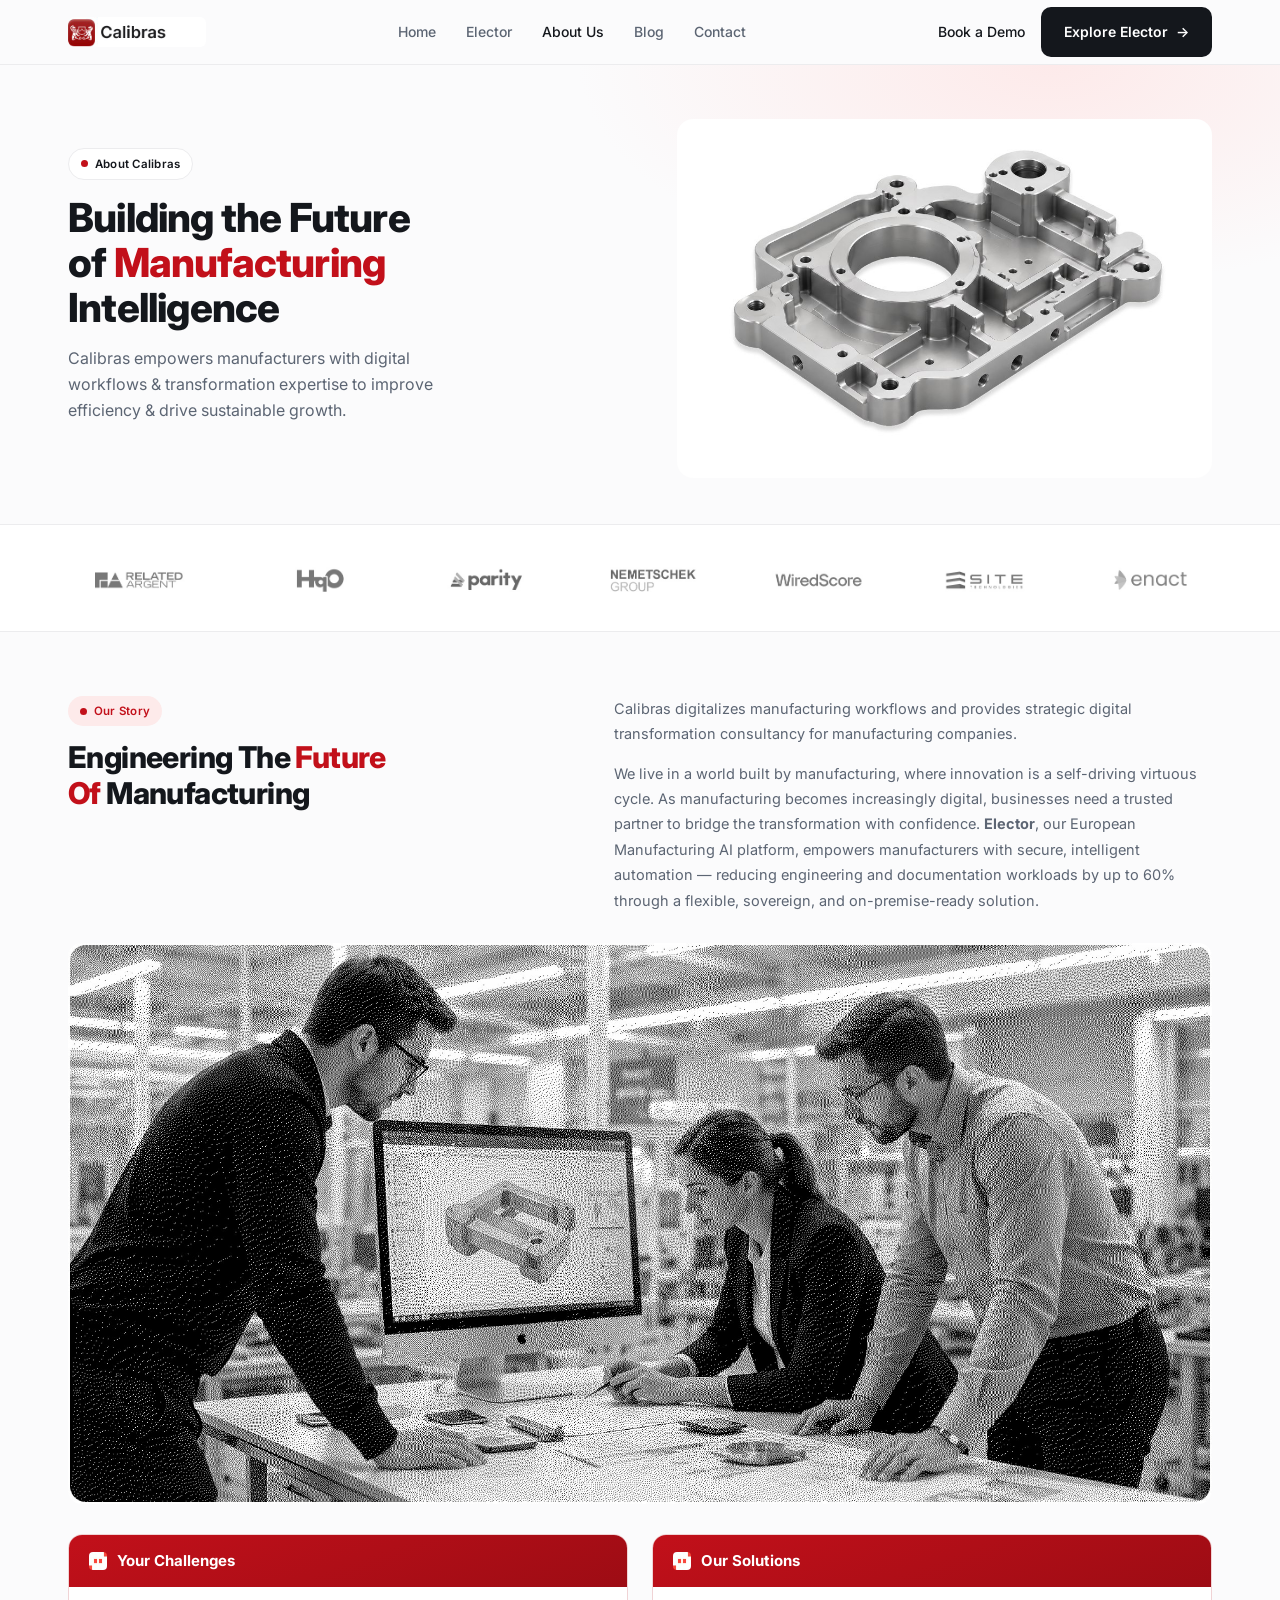
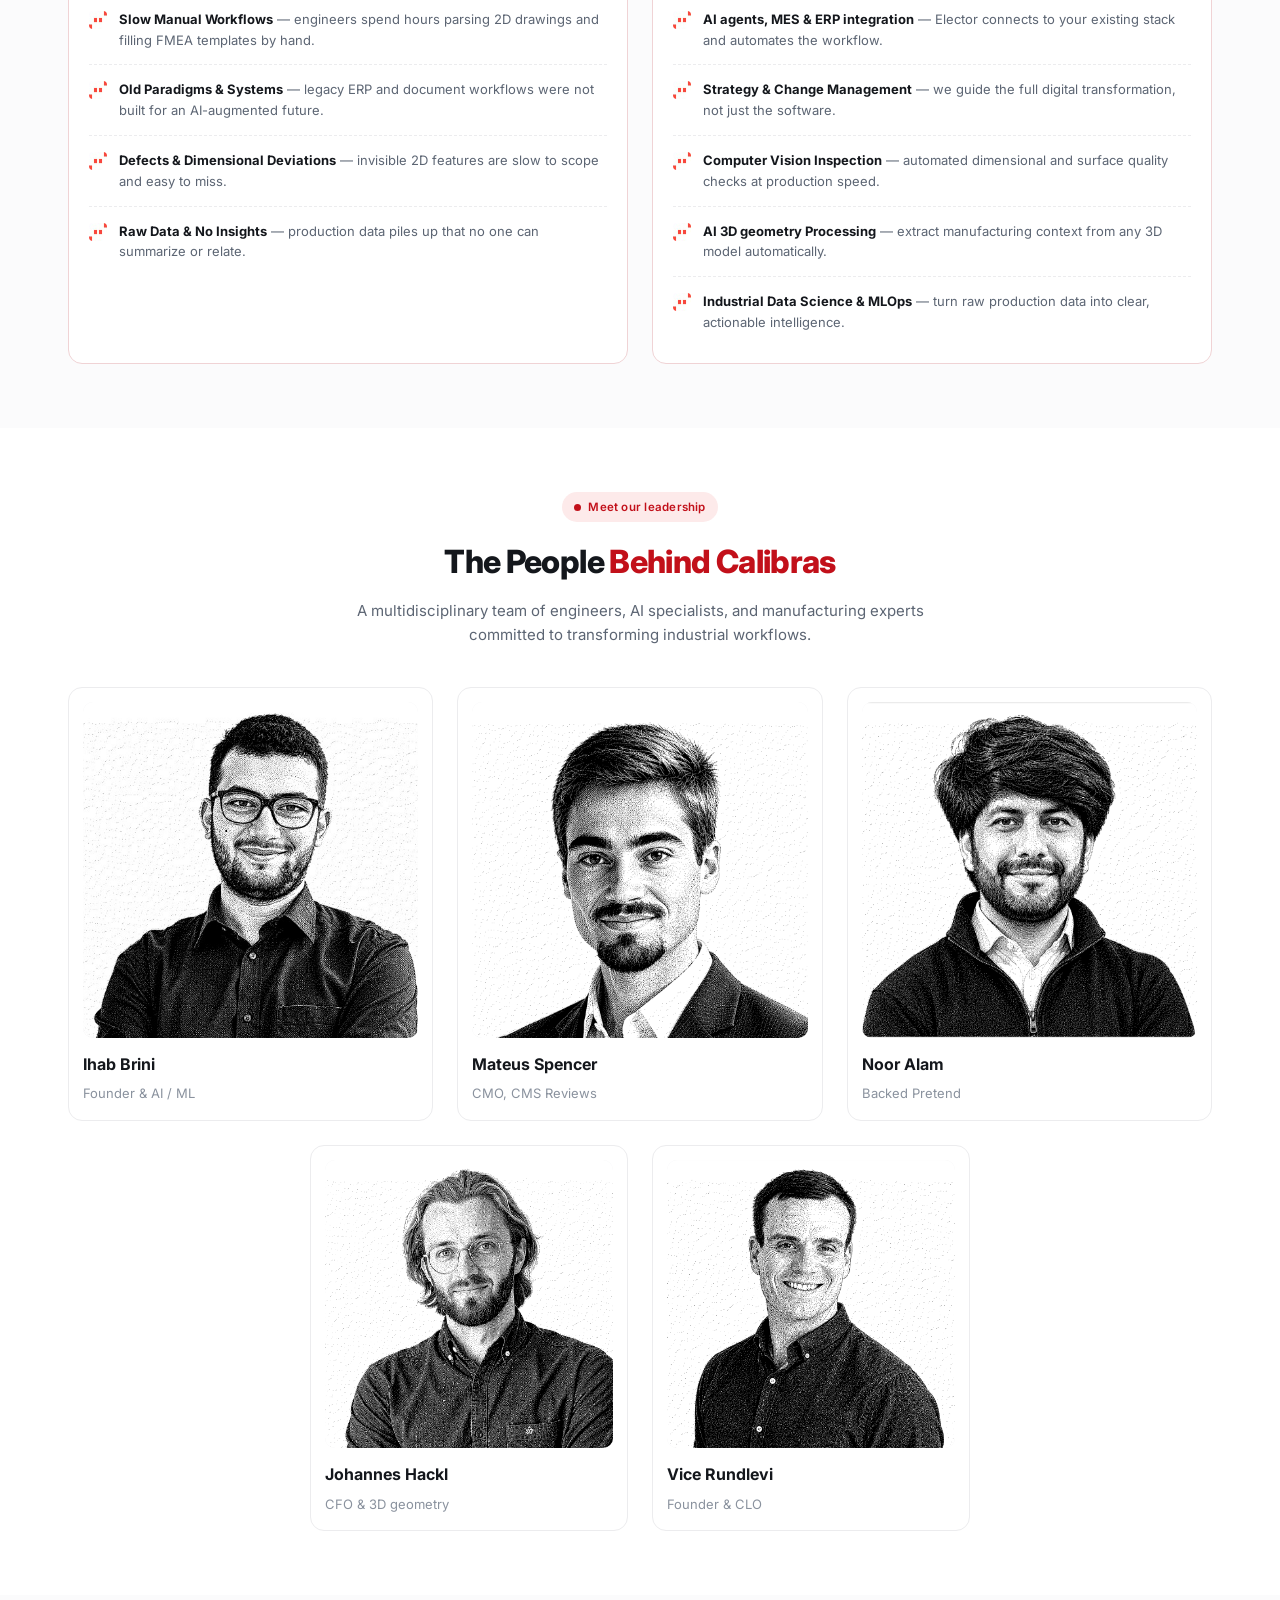
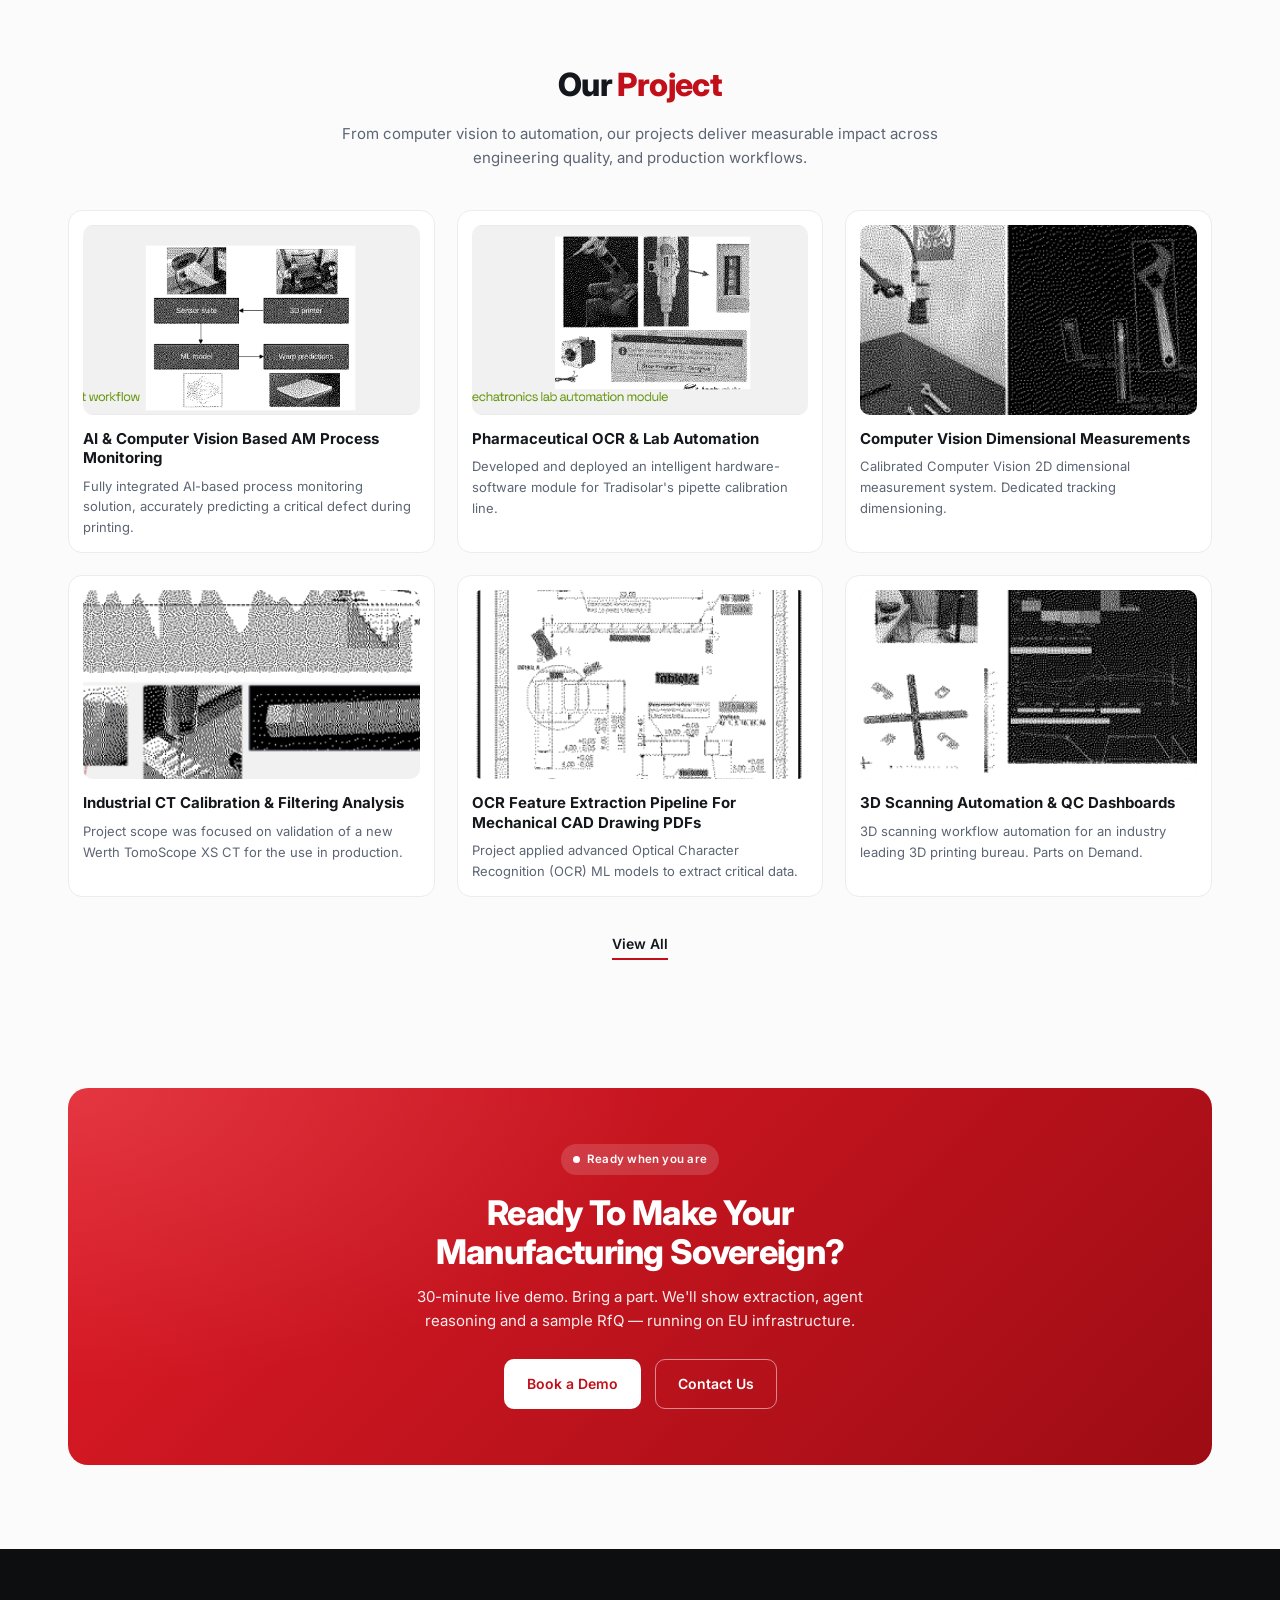
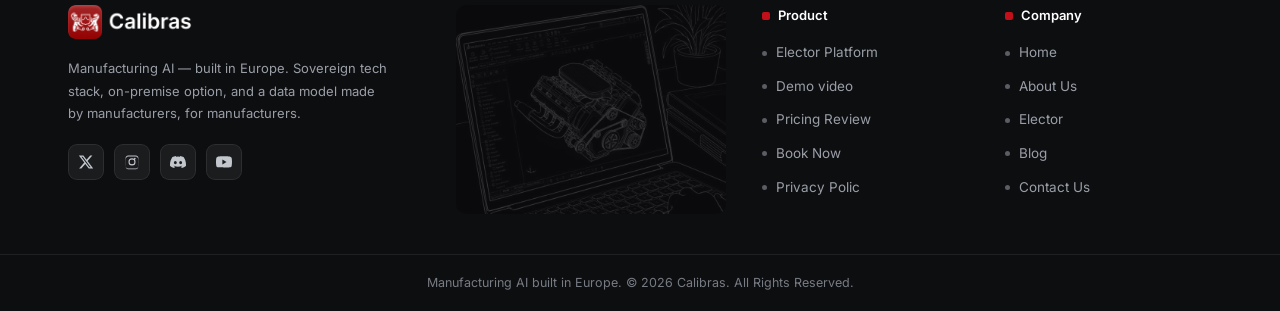
==== about.html @ 2fe21d54 "init added" ====
<!DOCTYPE html>
<html lang="en">
<head>
  <meta charset="UTF-8" />
  <meta name="viewport" content="width=device-width, initial-scale=1.0" />
  <title>About Calibras — Building the Future of Manufacturing Intelligence</title>
  <link rel="preconnect" href="https://fonts.googleapis.com" />
  <link rel="preconnect" href="https://fonts.gstatic.com" crossorigin />
  <link href="https://fonts.googleapis.com/css2?family=Inter:wght@400;500;600;700;800&display=swap" rel="stylesheet" />
  <link rel="stylesheet" href="css/style.css" />
  <link rel="stylesheet" href="css/about.css" />
</head>
<body>
  <div class="page">

    <!-- ===== HEADER ===== -->
    <header class="site-header" id="siteHeader">
      <div class="container header-inner">
        <a href="index.html" class="brand">
          <img src="home/logo.jpg" alt="Calibras" class="brand-logo" />
        </a>
        <nav class="main-nav" id="mainNav">
          <a href="index.html">Home</a>
          <a href="elector.html">Elector</a>
          <a href="about.html" class="active">About Us</a>
          <a href="blog.html">Blog</a>
          <a href="contact.html">Contact</a>
        </nav>
        <div class="header-actions">
          <a href="#" class="link-muted">Book a Demo</a>
          <a href="#" class="btn btn-dark">Explore Elector <span class="arr">&rarr;</span></a>
          <button class="nav-toggle" id="navToggle" aria-label="Menu">
            <span></span><span></span><span></span>
          </button>
        </div>
      </div>
    </header>

    <!-- ===== HERO ===== -->
    <section class="hero about-hero">
      <div class="container hero-grid">
        <div class="hero-copy">
          <span class="badge badge-light"><i class="dot"></i> About Calibras</span>
          <h1>Building the Future<br />of <span class="text-red">Manufacturing</span><br />Intelligence</h1>
          <p class="lead">Calibras empowers manufacturers with digital workflows &amp;
            transformation expertise to improve efficiency &amp; drive sustainable growth.</p>
        </div>
        <div class="hero-media">
          <img src="about/hero_img.jpg" alt="Precision machined part" />
        </div>
      </div>
    </section>

    <!-- ===== BRAND STRIP ===== -->
    <section class="brand-strip">
      <div class="container brand-track">
        <img src="home/brand/brand_01.jpg" alt="brand" />
        <img src="home/brand/brand_02.jpg" alt="brand" />
        <img src="home/brand/brand_03.jpg" alt="brand" />
        <img src="home/brand/brand_04.jpg" alt="brand" />
        <img src="home/brand/brand_05.jpg" alt="brand" />
        <img src="home/brand/brand_06.jpg" alt="brand" />
        <img src="home/brand/brand_07.jpg" alt="brand" />
      </div>
    </section>

    <!-- ===== STORY ===== -->
    <section class="section story-section">
      <div class="container">
        <div class="story-head">
          <div class="story-left">
            <span class="badge badge-soft"><i class="dot"></i> Our Story</span>
            <h2>Engineering The <span class="text-red">Future<br />Of</span> Manufacturing</h2>
          </div>
          <div class="story-right">
            <p>Calibras digitalizes manufacturing workflows and provides strategic
              digital transformation consultancy for manufacturing companies.</p>
            <p>We live in a world built by manufacturing, where innovation is a
              self-driving virtuous cycle. As manufacturing becomes increasingly
              digital, businesses need a trusted partner to bridge the transformation
              with confidence. <strong>Elector</strong>, our European Manufacturing AI
              platform, empowers manufacturers with secure, intelligent automation —
              reducing engineering and documentation workloads by up to 60% through a
              flexible, sovereign, and on-premise-ready solution.</p>
          </div>
        </div>

        <div class="story-image">
          <img src="about/manufacture_img.jpg" alt="Engineering team reviewing a 3D model" />
        </div>

        <div class="cs-grid">
          <div class="cs-card">
            <div class="cs-head"><img src="about/solution_challenge _con.jpg" alt="" /> Your Challenges</div>
            <ul class="cs-list">
              <li>
                <img class="cs-ico" src="about/solution_challenge _con.jpg" alt="" />
                <span><strong>Slow Manual Workflows</strong> — engineers spend hours parsing 2D drawings and filling FMEA templates by hand.</span>
              </li>
              <li>
                <img class="cs-ico" src="about/solution_challenge _con.jpg" alt="" />
                <span><strong>Old Paradigms &amp; Systems</strong> — legacy ERP and document workflows were not built for an AI-augmented future.</span>
              </li>
              <li>
                <img class="cs-ico" src="about/solution_challenge _con.jpg" alt="" />
                <span><strong>Defects &amp; Dimensional Deviations</strong> — invisible 2D features are slow to scope and easy to miss.</span>
              </li>
              <li>
                <img class="cs-ico" src="about/solution_challenge _con.jpg" alt="" />
                <span><strong>Raw Data &amp; No Insights</strong> — production data piles up that no one can summarize or relate.</span>
              </li>
            </ul>
          </div>

          <div class="cs-card">
            <div class="cs-head"><img src="about/solution_challenge _con.jpg" alt="" /> Our Solutions</div>
            <ul class="cs-list">
              <li>
                <img class="cs-ico" src="about/solution_challenge _con.jpg" alt="" />
                <span><strong>AI agents, MES &amp; ERP integration</strong> — Elector connects to your existing stack and automates the workflow.</span>
              </li>
              <li>
                <img class="cs-ico" src="about/solution_challenge _con.jpg" alt="" />
                <span><strong>Strategy &amp; Change Management</strong> — we guide the full digital transformation, not just the software.</span>
              </li>
              <li>
                <img class="cs-ico" src="about/solution_challenge _con.jpg" alt="" />
                <span><strong>Computer Vision Inspection</strong> — automated dimensional and surface quality checks at production speed.</span>
              </li>
              <li>
                <img class="cs-ico" src="about/solution_challenge _con.jpg" alt="" />
                <span><strong>AI 3D geometry Processing</strong> — extract manufacturing context from any 3D model automatically.</span>
              </li>
              <li>
                <img class="cs-ico" src="about/solution_challenge _con.jpg" alt="" />
                <span><strong>Industrial Data Science &amp; MLOps</strong> — turn raw production data into clear, actionable intelligence.</span>
              </li>
            </ul>
          </div>
        </div>
      </div>
    </section>

    <!-- ===== TEAM ===== -->
    <section class="section team-section">
      <div class="container">
        <div class="section-head center">
          <span class="badge badge-soft"><i class="dot"></i> Meet our leadership</span>
          <h2>The People <span class="text-red">Behind Calibras</span></h2>
          <p>A multidisciplinary team of engineers, AI specialists, and manufacturing
            experts committed to transforming industrial workflows.</p>
        </div>

        <div class="team-grid">
          <article class="team-card">
            <div class="team-photo"><img src="about/people_1.jpg" alt="Ihab Brini" /></div>
            <h4>Ihab Brini</h4>
            <span>Founder &amp; AI / ML</span>
          </article>
          <article class="team-card">
            <div class="team-photo"><img src="about/people_2.png" alt="Mateus Spencer" /></div>
            <h4>Mateus Spencer</h4>
            <span>CMO, CMS Reviews</span>
          </article>
          <article class="team-card">
            <div class="team-photo"><img src="about/people3.png" alt="Noor Alam" /></div>
            <h4>Noor Alam</h4>
            <span>Backed Pretend</span>
          </article>
        </div>

        <div class="team-grid team-grid--2">
          <article class="team-card">
            <div class="team-photo"><img src="about/people_4.png" alt="Johannes Hackl" /></div>
            <h4>Johannes Hackl</h4>
            <span>CFO &amp; 3D geometry</span>
          </article>
          <article class="team-card">
            <div class="team-photo"><img src="about/people_5.png" alt="Vice Rundlevi" /></div>
            <h4>Vice Rundlevi</h4>
            <span>Founder &amp; CLO</span>
          </article>
        </div>
      </div>
    </section>

    <!-- ===== OUR PROJECT ===== -->
    <section class="section projects">
      <div class="container">
        <div class="section-head center">
          <h2>Our <span class="text-red">Project</span></h2>
          <p>From computer vision to automation, our projects deliver measurable
            impact across engineering quality, and production workflows.</p>
        </div>
        <div class="projects-grid">
          <article class="project-card">
            <div class="project-thumb"><img src="about/project_01.png" alt="" /></div>
            <h3>AI &amp; Computer Vision Based AM Process Monitoring</h3>
            <p>Fully integrated AI-based process monitoring solution, accurately predicting a critical defect during printing.</p>
          </article>
          <article class="project-card">
            <div class="project-thumb"><img src="about/project_02.png" alt="" /></div>
            <h3>Pharmaceutical OCR &amp; Lab Automation</h3>
            <p>Developed and deployed an intelligent hardware-software module for Tradisolar's pipette calibration line.</p>
          </article>
          <article class="project-card">
            <div class="project-thumb"><img src="about/project_03.png" alt="" /></div>
            <h3>Computer Vision Dimensional Measurements</h3>
            <p>Calibrated Computer Vision 2D dimensional measurement system. Dedicated tracking dimensioning.</p>
          </article>
          <article class="project-card">
            <div class="project-thumb"><img src="about/project_04.png" alt="" /></div>
            <h3>Industrial CT Calibration &amp; Filtering Analysis</h3>
            <p>Project scope was focused on validation of a new Werth TomoScope XS CT for the use in production.</p>
          </article>
          <article class="project-card">
            <div class="project-thumb"><img src="about/project_05.png" alt="" /></div>
            <h3>OCR Feature Extraction Pipeline For Mechanical CAD Drawing PDFs</h3>
            <p>Project applied advanced Optical Character Recognition (OCR) ML models to extract critical data.</p>
          </article>
          <article class="project-card">
            <div class="project-thumb"><img src="about/project_06.png" alt="" /></div>
            <h3>3D Scanning Automation &amp; QC Dashboards</h3>
            <p>3D scanning workflow automation for an industry leading 3D printing bureau. Parts on Demand.</p>
          </article>
        </div>
        <div class="center"><a href="#" class="link-view">View All</a></div>
      </div>
    </section>

    <!-- ===== CTA ===== -->
    <section class="section cta-section">
      <div class="container">
        <div class="cta-banner">
          <span class="badge badge-ghost"><i class="dot"></i> Ready when you are</span>
          <h2>Ready To Make Your<br />Manufacturing Sovereign?</h2>
          <p>30-minute live demo. Bring a part. We'll show extraction, agent
            reasoning and a sample RfQ — running on EU infrastructure.</p>
          <div class="cta-buttons">
            <a href="contact.html" class="btn btn-white">Book a Demo</a>
            <a href="contact.html" class="btn btn-ghost">Contact Us</a>
          </div>
        </div>
      </div>
    </section>

    <!-- ===== FOOTER ===== -->
    <footer class="site-footer">
      <div class="container footer-grid">
        <div class="footer-brand">
          <img src="about/footer_logo.png" alt="Calibras" class="footer-logo" />
          <p>Manufacturing AI — built in Europe. Sovereign tech stack, on-premise
            option, and a data model made by manufacturers, for manufacturers.</p>
          <div class="socials">
            <a href="#" aria-label="X"><svg viewBox="0 0 24 24" fill="currentColor"><path d="M18.244 2.25h3.308l-7.227 8.26 8.502 11.24h-6.66l-5.214-6.817L4.99 21.75H1.68l7.73-8.835L1.254 2.25H8.08l4.713 6.231zm-1.161 17.52h1.833L7.084 4.126H5.117z"/></svg></a>
            <a href="#" aria-label="Instagram"><svg viewBox="0 0 24 24" fill="currentColor"><path d="M12 2.16c3.2 0 3.58.01 4.85.07 1.17.05 1.8.25 2.23.41.56.22.96.48 1.38.9.42.42.68.82.9 1.38.16.42.36 1.06.41 2.23.06 1.27.07 1.65.07 4.85s-.01 3.58-.07 4.85c-.05 1.17-.25 1.8-.41 2.23-.22.56-.48.96-.9 1.38-.42.42-.82.68-1.38.9-.42.16-1.06.36-2.23.41-1.27.06-1.65.07-4.85.07s-3.58-.01-4.85-.07c-1.17-.05-1.8-.25-2.23-.41a3.7 3.7 0 0 1-1.38-.9 3.7 3.7 0 0 1-.9-1.38c-.16-.42-.36-1.06-.41-2.23-.06-1.27-.07-1.65-.07-4.85s.01-3.58.07-4.85c.05-1.17.25-1.8.41-2.23.22-.56.48-.96.9-1.38.42-.42.82-.68 1.38-.9.42-.16 1.06-.36 2.23-.41C8.42 2.17 8.8 2.16 12 2.16zm0 1.62c-3.15 0-3.5.01-4.74.07-1.14.05-1.76.24-2.17.4-.55.21-.94.47-1.35.88-.41.41-.67.8-.88 1.35-.16.41-.35 1.03-.4 2.17-.06 1.24-.07 1.59-.07 4.74s.01 3.5.07 4.74c.05 1.14.24 1.76.4 2.17.21.55.47.94.88 1.35.41.41.8.67 1.35.88.41.16 1.03.35 2.17.4 1.24.06 1.59.07 4.74.07s3.5-.01 4.74-.07c1.14-.05 1.76-.24 2.17-.4.55-.21.94-.47 1.35-.88.41-.41.67-.8.88-1.35.16-.41.35-1.03.4-2.17.06-1.24.07-1.59.07-4.74s-.01-3.5-.07-4.74c-.05-1.14-.24-1.76-.4-2.17a3.6 3.6 0 0 0-.88-1.35 3.6 3.6 0 0 0-1.35-.88c-.41-.16-1.03-.35-2.17-.4-1.24-.06-1.59-.07-4.74-.07zm0 2.76a5.3 5.3 0 1 1 0 10.6 5.3 5.3 0 0 1 0-10.6zm0 1.62a3.68 3.68 0 1 0 0 7.36 3.68 3.68 0 0 0 0-7.36zm5.5-1.18a1.24 1.24 0 1 1-2.48 0 1.24 1.24 0 0 1 2.48 0z"/></svg></a>
            <a href="#" aria-label="Discord"><svg viewBox="0 0 24 24" fill="currentColor"><path d="M20.317 4.37a19.8 19.8 0 0 0-4.885-1.515.07.07 0 0 0-.078.035c-.21.375-.444.864-.608 1.25a18.3 18.3 0 0 0-5.487 0 12.6 12.6 0 0 0-.617-1.25.07.07 0 0 0-.078-.035A19.7 19.7 0 0 0 3.677 4.37a.06.06 0 0 0-.03.025C.533 9.046-.32 13.58.099 18.057a.08.08 0 0 0 .031.054 19.9 19.9 0 0 0 5.993 3.03.08.08 0 0 0 .084-.028c.462-.63.873-1.295 1.226-1.994a.076.076 0 0 0-.041-.106 13.1 13.1 0 0 1-1.872-.892.077.077 0 0 1-.008-.128c.126-.094.252-.192.372-.291a.07.07 0 0 1 .077-.01c3.928 1.793 8.18 1.793 12.061 0a.07.07 0 0 1 .078.009c.12.099.246.198.373.292a.077.077 0 0 1-.006.127c-.598.349-1.22.645-1.873.891a.076.076 0 0 0-.04.107c.36.698.772 1.362 1.225 1.993a.077.077 0 0 0 .084.028 19.8 19.8 0 0 0 6.002-3.03.077.077 0 0 0 .032-.054c.5-5.177-.838-9.674-3.549-13.66a.06.06 0 0 0-.031-.025zM8.02 15.33c-1.183 0-2.157-1.085-2.157-2.42 0-1.333.955-2.42 2.157-2.42 1.21 0 2.176 1.096 2.157 2.42 0 1.335-.955 2.42-2.157 2.42zm7.975 0c-1.183 0-2.157-1.085-2.157-2.42 0-1.333.955-2.42 2.157-2.42 1.21 0 2.176 1.096 2.157 2.42 0 1.335-.946 2.42-2.157 2.42z"/></svg></a>
            <a href="#" aria-label="YouTube"><svg viewBox="0 0 24 24" fill="currentColor"><path d="M23.498 6.186a3.02 3.02 0 0 0-2.122-2.136C19.505 3.545 12 3.545 12 3.545s-7.505 0-9.377.505A3.02 3.02 0 0 0 .502 6.186C0 8.07 0 12 0 12s0 3.93.502 5.814a3.02 3.02 0 0 0 2.121 2.136c1.872.505 9.377.505 9.377.505s7.505 0 9.377-.505a3.02 3.02 0 0 0 2.122-2.136C24 15.93 24 12 24 12s0-3.93-.502-5.814zM9.546 15.568V8.432L15.818 12z"/></svg></a>
          </div>
        </div>
        <div class="footer-watermark-col">
          <img src="home/footer.jpg" alt="Calibras CAD" class="footer-watermark" />
        </div>
        <div class="footer-col">
          <h4><i class="sq"></i> Product</h4>
          <a href="elector.html">Elector Platform</a>
          <a href="#">Demo video</a>
          <a href="#">Pricing Review</a>
          <a href="#">Book Now</a>
          <a href="#">Privacy Polic</a>
        </div>
        <div class="footer-col">
          <h4><i class="sq"></i> Company</h4>
          <a href="index.html">Home</a>
          <a href="about.html">About Us</a>
          <a href="elector.html">Elector</a>
          <a href="blog.html">Blog</a>
          <a href="contact.html">Contact Us</a>
        </div>
      </div>
      <div class="footer-bottom">
        <div class="container">
          <span>Manufacturing AI built in Europe. © 2026 Calibras. All Rights Reserved.</span>
        </div>
      </div>
    </footer>

  </div>
  <script src="js/script.js"></script>
</body>
</html>
---- css/style.css ----
/* ===================================================
   Calibras — Manufacturing AI landing page
   =================================================== */

:root{
  --red:        #c2101a;
  --red-dark:   #9d0c14;
  --red-bright: #e11b27;
  --ink:        #14171c;
  --text:       #5c6573;
  --muted:      #8a929e;
  --line:       #ececee;
  --bg:         #e9e9ea;
  --card:       #ffffff;
  --soft:       #f6f6f7;
  --footer:     #0d0e10;
  --radius:     14px;
  --shadow:     0 10px 30px rgba(20,23,28,.06);
  --shadow-sm:  0 4px 14px rgba(20,23,28,.05);
  --container:  1200px;
}

*{ box-sizing:border-box; margin:0; padding:0; }

html{ scroll-behavior:smooth; }

body{
  font-family:'Inter',-apple-system,BlinkMacSystemFont,'Segoe UI',sans-serif;
  background:var(--bg);
  color:var(--text);
  line-height:1.6;
  -webkit-font-smoothing:antialiased;
}

img{ max-width:100%; display:block; }
a{ text-decoration:none; color:inherit; }
ul{ list-style:none; }

.page{
  max-width:1320px;
  margin:0 auto;
  background:#fbfbfc;
  box-shadow:0 0 60px rgba(0,0,0,.06);
  overflow:hidden;
}

.container{
  max-width:var(--container);
  margin:0 auto;
  padding:0 28px;
}

.section{ padding:64px 0; }
.text-red{ color:var(--red); }
.center{ text-align:center; }

/* ---------- Buttons ---------- */
.btn{
  display:inline-flex;
  align-items:center;
  gap:8px;
  padding:13px 22px;
  border-radius:10px;
  font-size:14px;
  font-weight:600;
  cursor:pointer;
  border:1px solid transparent;
  transition:.2s ease;
  white-space:nowrap;
}
.btn .arr{ transition:transform .2s ease; }
.btn:hover .arr{ transform:translateX(3px); }

.btn-dark{ background:var(--ink); color:#fff; }
.btn-dark:hover{ background:#000; }
.btn-red{ background:var(--red); color:#fff; box-shadow:0 8px 20px rgba(194,16,26,.25); }
.btn-red:hover{ background:var(--red-dark); }
.btn-outline{ background:#fff; color:var(--ink); border-color:var(--line); }
.btn-outline:hover{ border-color:#cfcfd3; }
.btn-outline-dark{ background:#fff; color:var(--ink); border-color:#d7d7db; }
.btn-outline-dark:hover{ border-color:var(--ink); }
.btn-white{ background:#fff; color:var(--red); }
.btn-white:hover{ background:#f1f1f1; }
.btn-ghost{ background:transparent; color:#fff; border-color:rgba(255,255,255,.5); }
.btn-ghost:hover{ background:rgba(255,255,255,.12); }

.link-muted{ font-size:14px; font-weight:500; color:var(--ink); }
.link-muted:hover{ color:var(--red); }

/* ---------- Badges ---------- */
.badge{
  display:inline-flex;
  align-items:center;
  gap:7px;
  font-size:11.5px;
  font-weight:600;
  letter-spacing:.02em;
  padding:6px 12px;
  border-radius:20px;
  text-transform:none;
}
.badge .dot{ width:7px; height:7px; border-radius:50%; background:var(--red); }
.badge-light{ background:#fff; border:1px solid var(--line); color:var(--ink); }
.badge-soft{ background:#fdeaea; color:var(--red); }
.badge-soft .dot{ background:var(--red); }
.badge-ghost{ background:rgba(255,255,255,.15); color:#fff; }
.badge-ghost .dot{ background:#fff; }

/* ---------- Header ---------- */
.site-header{
  position:sticky;
  top:0;
  z-index:50;
  background:rgba(251,251,252,.9);
  backdrop-filter:blur(10px);
  border-bottom:1px solid var(--line);
}
.header-inner{
  display:flex;
  align-items:center;
  justify-content:space-between;
  height:64px;
}
.brand-logo{ height:30px; width:auto; border-radius:6px; }
.main-nav{ display:flex; gap:30px; }
.main-nav a{
  font-size:14px;
  font-weight:500;
  color:var(--text);
}
.main-nav a.active,
.main-nav a:hover{ color:var(--ink); }
.header-actions{ display:flex; align-items:center; gap:16px; }

.nav-toggle{
  display:none;
  flex-direction:column;
  gap:5px;
  background:none;
  border:none;
  cursor:pointer;
}
.nav-toggle span{ width:22px; height:2px; background:var(--ink); border-radius:2px; }

/* ---------- Hero ---------- */
.hero{
  padding:60px 0 50px;
  background:
    radial-gradient(900px 380px at 85% 0%, #fdecec 0%, transparent 60%),
    #fbfbfc;
}
.hero-grid{
  display:grid;
  grid-template-columns:1.05fr 1fr;
  gap:48px;
  align-items:center;
}
.hero-copy h1{
  font-size:46px;
  line-height:1.08;
  font-weight:800;
  color:var(--ink);
  letter-spacing:-.02em;
  margin:18px 0 18px;
}
.hero-copy .lead{
  font-size:16px;
  max-width:460px;
  margin-bottom:26px;
}
.hero-buttons{ display:flex; gap:14px; margin-bottom:26px; }
.hero-tags{ display:flex; flex-wrap:wrap; gap:22px; }
.mini-tag{
  display:inline-flex;
  align-items:center;
  gap:8px;
  font-size:11px;
  font-weight:700;
  letter-spacing:.04em;
  color:var(--muted);
}
.mini-tag img{ width:14px; height:14px; }
.hero-media img{
  width:100%;
  border-radius:16px;
}

/* ---------- Brand strip ---------- */
.brand-strip{
  border-top:1px solid var(--line);
  border-bottom:1px solid var(--line);
  padding:22px 0;
  background:#fff;
  overflow:hidden;
}
.brand-track{
  display:flex;
  align-items:center;
  justify-content:space-between;
  gap:18px;
}
.brand-track img{
  flex:1 1 0;
  height:62px;
  width:auto;
  max-width:150px;
  object-fit:contain;
  opacity:.6;
  filter:grayscale(1);
  mix-blend-mode:multiply;
  transition:.2s;
}
.brand-track img:hover{ opacity:1; filter:grayscale(0); }

/* ---------- Platform ---------- */
.platform-grid{
  display:grid;
  grid-template-columns:1fr 1.1fr;
  gap:60px;
}
.platform-left h2{
  font-size:30px;
  font-weight:800;
  color:var(--ink);
  letter-spacing:-.02em;
  line-height:1.15;
  margin-bottom:16px;
}
.platform-left p,
.platform-right p{ font-size:15px; }
.platform-right p+p{ margin-top:16px; }

/* ---------- Stats ---------- */
.stats-section{ padding-top:10px; }
.stats-grid{
  display:grid;
  grid-template-columns:repeat(4,1fr);
  gap:18px;
}
.stat-card{
  background:linear-gradient(160deg,var(--red) 0%,var(--red-dark) 100%);
  color:#fff;
  border-radius:var(--radius);
  padding:26px 24px;
  display:flex;
  flex-direction:column;
  gap:4px;
  min-height:150px;
  box-shadow:0 12px 26px rgba(194,16,26,.18);
}
.stat-num{ font-size:38px; font-weight:800; line-height:1; }
.stat-label{ font-size:14px; font-weight:600; margin-top:8px; }
.stat-sub{ font-size:12.5px; opacity:.78; }

/* ---------- Product (Elector) ---------- */
.product-grid{
  display:grid;
  grid-template-columns:.9fr 1.1fr;
  gap:50px;
  align-items:center;
  background:#fff;
  border:1px solid var(--line);
  border-radius:20px;
  padding:44px;
  box-shadow:var(--shadow);
}
.product-copy h2{
  font-size:34px;
  font-weight:800;
  color:var(--ink);
  margin:14px 0 14px;
}
.product-copy p{ font-size:15px; max-width:380px; margin-bottom:20px; }
.check-list{ display:flex; flex-direction:column; gap:12px; margin-bottom:26px; }
.check-list li{ display:flex; align-items:center; gap:10px; font-size:14.5px; color:var(--ink); font-weight:500; }
.check-list .check{
  width:20px; height:20px; border-radius:50%;
  background:#fdeaea; color:var(--red);
  display:inline-flex; align-items:center; justify-content:center;
  font-size:12px; font-weight:700;
}
.product-media img{ border-radius:14px; box-shadow:var(--shadow); }

/* ---------- Section heads ---------- */
.section-head{ max-width:620px; margin:0 auto 40px; }
.section-head .badge{ margin-bottom:14px; }
.section-head h2{
  font-size:32px;
  font-weight:800;
  color:var(--ink);
  letter-spacing:-.02em;
  margin-bottom:12px;
}
.section-head p{ font-size:15px; }

/* ---------- Projects ---------- */
.projects-grid{
  display:grid;
  grid-template-columns:repeat(3,1fr);
  gap:22px;
  margin-bottom:34px;
}
.project-card{
  background:#fff;
  border:1px solid var(--line);
  border-radius:var(--radius);
  padding:14px;
  transition:.2s;
}
.project-card:hover{ box-shadow:var(--shadow); transform:translateY(-3px); }
.project-thumb{
  border-radius:10px;
  overflow:hidden;
  background:#f1f1f2;
  aspect-ratio:16/9;
  margin-bottom:14px;
}
.project-thumb img{ width:100%; height:100%; object-fit:cover; }
.project-card h3{
  font-size:15px;
  font-weight:700;
  color:var(--ink);
  margin-bottom:8px;
  line-height:1.3;
}
.project-card p{ font-size:13px; color:var(--text); }

.link-view{
  display:inline-block;
  font-size:14px;
  font-weight:600;
  color:var(--ink);
  border-bottom:2px solid var(--red);
  padding-bottom:3px;
}
.link-view:hover{ color:var(--red); }

/* ---------- Voices ---------- */
.voices{ background:#fff; }
.voices-grid{
  display:grid;
  grid-template-columns:repeat(3,1fr);
  gap:20px;
}
.voice-card{
  background:var(--soft);
  border:1px solid var(--line);
  border-radius:var(--radius);
  padding:24px;
  display:flex;
  flex-direction:column;
  gap:14px;
}
.quote-mark{ font-size:26px; color:var(--red); line-height:1; }
.voice-card p{ font-size:14px; color:var(--ink); flex:1; }
.voice-author{ display:flex; align-items:center; gap:12px; }
.avatar{
  width:38px; height:38px; border-radius:50%;
  background:linear-gradient(160deg,var(--red),var(--red-dark));
  color:#fff; font-size:12px; font-weight:700;
  display:flex; align-items:center; justify-content:center;
}
.voice-author span{ display:flex; flex-direction:column; }
.voice-author strong{ font-size:13.5px; color:var(--ink); }
.voice-author small{ font-size:12px; color:var(--muted); }

/* ---------- Blog ---------- */
.news-grid{
  display:grid;
  grid-template-columns:repeat(3,1fr);
  gap:24px;
}
.news-card{
  background:#fff;
  border:1px solid var(--line);
  border-radius:var(--radius);
  overflow:hidden;
  transition:.2s;
}
.news-card:hover{ box-shadow:var(--shadow); transform:translateY(-3px); }
.news-thumb{ aspect-ratio:16/9; overflow:hidden; background:#f1f1f2; }
.news-thumb img{ width:100%; height:100%; object-fit:cover; }
.news-body{ padding:16px 16px 18px; }
.news-meta{
  display:inline-flex;
  align-items:center;
  gap:6px;
  font-size:12px;
  color:var(--muted);
  font-weight:500;
}
.news-meta::before{
  content:"";
  width:13px; height:13px;
  background:currentColor;
  -webkit-mask:url("data:image/svg+xml,%3Csvg xmlns='http://www.w3.org/2000/svg' viewBox='0 0 24 24'%3E%3Cpath fill='black' d='M12 2a10 10 0 100 20 10 10 0 000-20zm0 18a8 8 0 110-16 8 8 0 010 16zm.5-13H11v6l5.2 3.1.8-1.3-4.5-2.7z'/%3E%3C/svg%3E") center/contain no-repeat;
          mask:url("data:image/svg+xml,%3Csvg xmlns='http://www.w3.org/2000/svg' viewBox='0 0 24 24'%3E%3Cpath fill='black' d='M12 2a10 10 0 100 20 10 10 0 000-20zm0 18a8 8 0 110-16 8 8 0 010 16zm.5-13H11v6l5.2 3.1.8-1.3-4.5-2.7z'/%3E%3C/svg%3E") center/contain no-repeat;
}
.news-card h3{
  font-size:15.5px;
  font-weight:700;
  color:var(--ink);
  line-height:1.35;
  margin:9px 0 7px;
  display:-webkit-box;
  -webkit-line-clamp:2;
  -webkit-box-orient:vertical;
  overflow:hidden;
  min-height:42px;
}
.news-card p{
  font-size:13px;
  color:var(--text);
  margin-bottom:14px;
  display:-webkit-box;
  -webkit-line-clamp:1;
  -webkit-box-orient:vertical;
  overflow:hidden;
}
.news-tags{ display:flex; gap:8px; }
.tag{
  font-size:11px;
  font-weight:600;
  color:var(--text);
  background:var(--soft);
  border:1px solid var(--line);
  padding:4px 11px;
  border-radius:20px;
}
.tag--red{
  color:var(--red);
  background:#fdeaea;
  border-color:#f7d4d6;
}

/* ---------- CTA ---------- */
.cta-banner{
  background:
    radial-gradient(600px 300px at 0% 0%, rgba(255,255,255,.12), transparent),
    linear-gradient(135deg,var(--red-bright) 0%,var(--red-dark) 100%);
  border-radius:20px;
  padding:56px 30px;
  text-align:center;
  color:#fff;
}
.cta-banner .badge{ margin-bottom:18px; }
.cta-banner h2{
  font-size:34px;
  font-weight:800;
  line-height:1.15;
  margin-bottom:14px;
  letter-spacing:-.02em;
}
.cta-banner p{ font-size:15px; max-width:520px; margin:0 auto 26px; opacity:.92; }
.cta-buttons{ display:flex; gap:14px; justify-content:center; }

/* ---------- Footer ---------- */
.site-footer{
  position:relative;
  background:var(--footer);
  color:#aeb2ba;
  margin-top:20px;
  overflow:hidden;
}
.footer-grid{
  position:relative;
  z-index:1;
  display:grid;
  grid-template-columns:1.7fr 1.3fr 1fr 1fr;
  gap:36px;
  padding:56px 28px 40px;
}
.footer-watermark-col{
  display:flex;
  align-items:center;
  justify-content:center;
}
.footer-watermark{
  width:100%;
  height:auto;
  border-radius:10px;
  opacity:.22;
  filter:invert(1) grayscale(1);
  mix-blend-mode:screen;
}
.footer-logo{ height:34px; width:auto; border-radius:7px; margin-bottom:18px; }
.footer-brand p{ font-size:13px; line-height:1.7; max-width:320px; margin-bottom:20px; color:#9a9ea7; }
.socials{ display:flex; gap:10px; }
.socials a{
  width:36px; height:36px; border-radius:9px;
  background:rgba(255,255,255,.06);
  border:1px solid rgba(255,255,255,.08);
  display:flex; align-items:center; justify-content:center;
  color:#c2c6cd;
  transition:.2s;
}
.socials a svg{ width:16px; height:16px; }
.socials a:hover{ background:var(--red); border-color:var(--red); color:#fff; }
.footer-col h4{
  display:flex; align-items:center; gap:8px;
  font-size:13px; color:#fff; font-weight:600; margin-bottom:16px;
}
.footer-col h4 .sq{ width:8px; height:8px; background:var(--red); border-radius:2px; }
.footer-col a{
  display:flex;
  align-items:center;
  gap:9px;
  font-size:13.5px;
  margin-bottom:12px;
  color:#9a9ea7;
}
.footer-col a::before{
  content:"";
  width:5px;
  height:5px;
  border-radius:50%;
  background:#5a5d64;
  flex:none;
  transition:.2s;
}
.footer-col a:hover{ color:#fff; }
.footer-col a:hover::before{ background:var(--red); }
.footer-bottom{
  position:relative;
  z-index:1;
  border-top:1px solid rgba(255,255,255,.08);
  padding:18px 0;
  font-size:12.5px;
  color:#777b83;
  text-align:center;
}

/* ===================================================
   Responsive
   =================================================== */
@media (max-width:980px){
  .hero-grid,
  .platform-grid,
  .product-grid{ grid-template-columns:1fr; }
  .stats-grid{ grid-template-columns:repeat(2,1fr); }
  .projects-grid,
  .voices-grid,
  .news-grid{ grid-template-columns:repeat(2,1fr); }
  .footer-grid{ grid-template-columns:1fr 1fr; gap:32px; }
  .footer-brand,
  .footer-watermark-col{ grid-column:span 1; }
  .hero-copy h1{ font-size:38px; }
  .product-media{ order:-1; }
}

@media (max-width:680px){
  .main-nav,
  .header-actions .link-muted,
  .header-actions .btn-dark{ display:none; }
  .nav-toggle{ display:flex; }
  .main-nav.open{
    display:flex;
    position:absolute;
    top:64px; left:0; right:0;
    flex-direction:column;
    background:#fff;
    border-bottom:1px solid var(--line);
    padding:18px 28px;
    gap:16px;
  }
  .stats-grid,
  .projects-grid,
  .voices-grid,
  .news-grid,
  .footer-grid{ grid-template-columns:1fr; }
  .hero-copy h1{ font-size:32px; }
  .hero-buttons{ flex-wrap:wrap; }
  .product-grid{ padding:26px; }
  .cta-buttons{ flex-wrap:wrap; }
  .section{ padding:48px 0; }
}
---- css/about.css ----
/* ===================================================
   About page — section-specific styles
   (loads on top of style.css)
   =================================================== */

/* ---------- Hero ---------- */
.about-hero{
  padding:54px 0 46px;
  background:
    radial-gradient(760px 360px at 82% 0%, #fdeaea 0%, transparent 62%),
    #fbfbfc;
}
.about-hero .hero-grid{ align-items:center; }
.about-hero h1{
  font-size:40px;
  line-height:1.12;
  font-weight:800;
  letter-spacing:-.02em;
  color:var(--ink);
  margin:16px 0 16px;
}
.about-hero .lead{ max-width:400px; }

/* ---------- Story ---------- */
.story-head{
  display:grid;
  grid-template-columns:1fr 1.2fr;
  gap:48px;
  margin-bottom:30px;
}
.story-left h2{
  font-size:30px;
  font-weight:800;
  color:var(--ink);
  line-height:1.18;
  letter-spacing:-.02em;
  margin-top:14px;
}
.story-right p{ font-size:14.5px; line-height:1.75; color:var(--text); }
.story-right p + p{ margin-top:14px; }

.story-image{ margin-bottom:30px; }
.story-image img{
  width:100%;
  border-radius:14px;
  filter:grayscale(1);
}

/* ---------- Challenges / Solutions ---------- */
.cs-grid{
  display:grid;
  grid-template-columns:1fr 1fr;
  gap:24px;
}
.cs-card{
  border:1px solid #f0d3d5;
  border-radius:14px;
  overflow:hidden;
  background:#fff;
}
.cs-head{
  display:flex;
  align-items:center;
  gap:10px;
  background:linear-gradient(160deg,var(--red) 0%,var(--red-dark) 100%);
  color:#fff;
  font-size:15px;
  font-weight:700;
  padding:14px 20px;
}
.cs-head img{ width:18px; height:18px; border-radius:4px; }
.cs-list{ padding:8px 20px 16px; }
.cs-list li{
  display:flex;
  gap:12px;
  padding:14px 0;
  border-bottom:1px dashed #ececee;
}
.cs-list li:last-child{ border-bottom:none; }
.cs-ico{
  width:18px; height:18px;
  border-radius:4px;
  flex:none;
  margin-top:2px;
}
.cs-list span{ font-size:13px; line-height:1.6; color:var(--text); }
.cs-list strong{ color:var(--ink); font-weight:700; }

/* ---------- Team ---------- */
.team-section{ background:#fff; }
.team-grid{
  display:grid;
  grid-template-columns:repeat(3,1fr);
  gap:24px;
  margin-bottom:24px;
}
.team-grid--2{
  grid-template-columns:repeat(2,1fr);
  max-width:660px;
  margin:0 auto;
}
.team-card{
  background:#fff;
  border:1px solid var(--line);
  border-radius:14px;
  overflow:hidden;
  padding:14px;
  text-align:left;
  transition:.2s;
}
.team-card:hover{ box-shadow:var(--shadow); transform:translateY(-3px); }
.team-photo{
  border-radius:10px;
  overflow:hidden;
  background:#f1f1f2;
  aspect-ratio:1/1;
  margin-bottom:14px;
}
.team-photo img{ width:100%; height:100%; object-fit:cover; filter:grayscale(1); }
.team-card h4{ font-size:16px; font-weight:700; color:var(--ink); margin-bottom:3px; }
.team-card span{ font-size:13px; color:var(--muted); }

/* ---------- Responsive ---------- */
@media (max-width:900px){
  .about-hero .hero-grid{ grid-template-columns:1fr; }
  .story-head{ grid-template-columns:1fr; gap:20px; }
  .cs-grid{ grid-template-columns:1fr; }
  .team-grid{ grid-template-columns:repeat(2,1fr); }
  .about-hero h1{ font-size:32px; }
}
@media (max-width:600px){
  .team-grid,
  .team-grid--2{ grid-template-columns:1fr; max-width:none; }
}
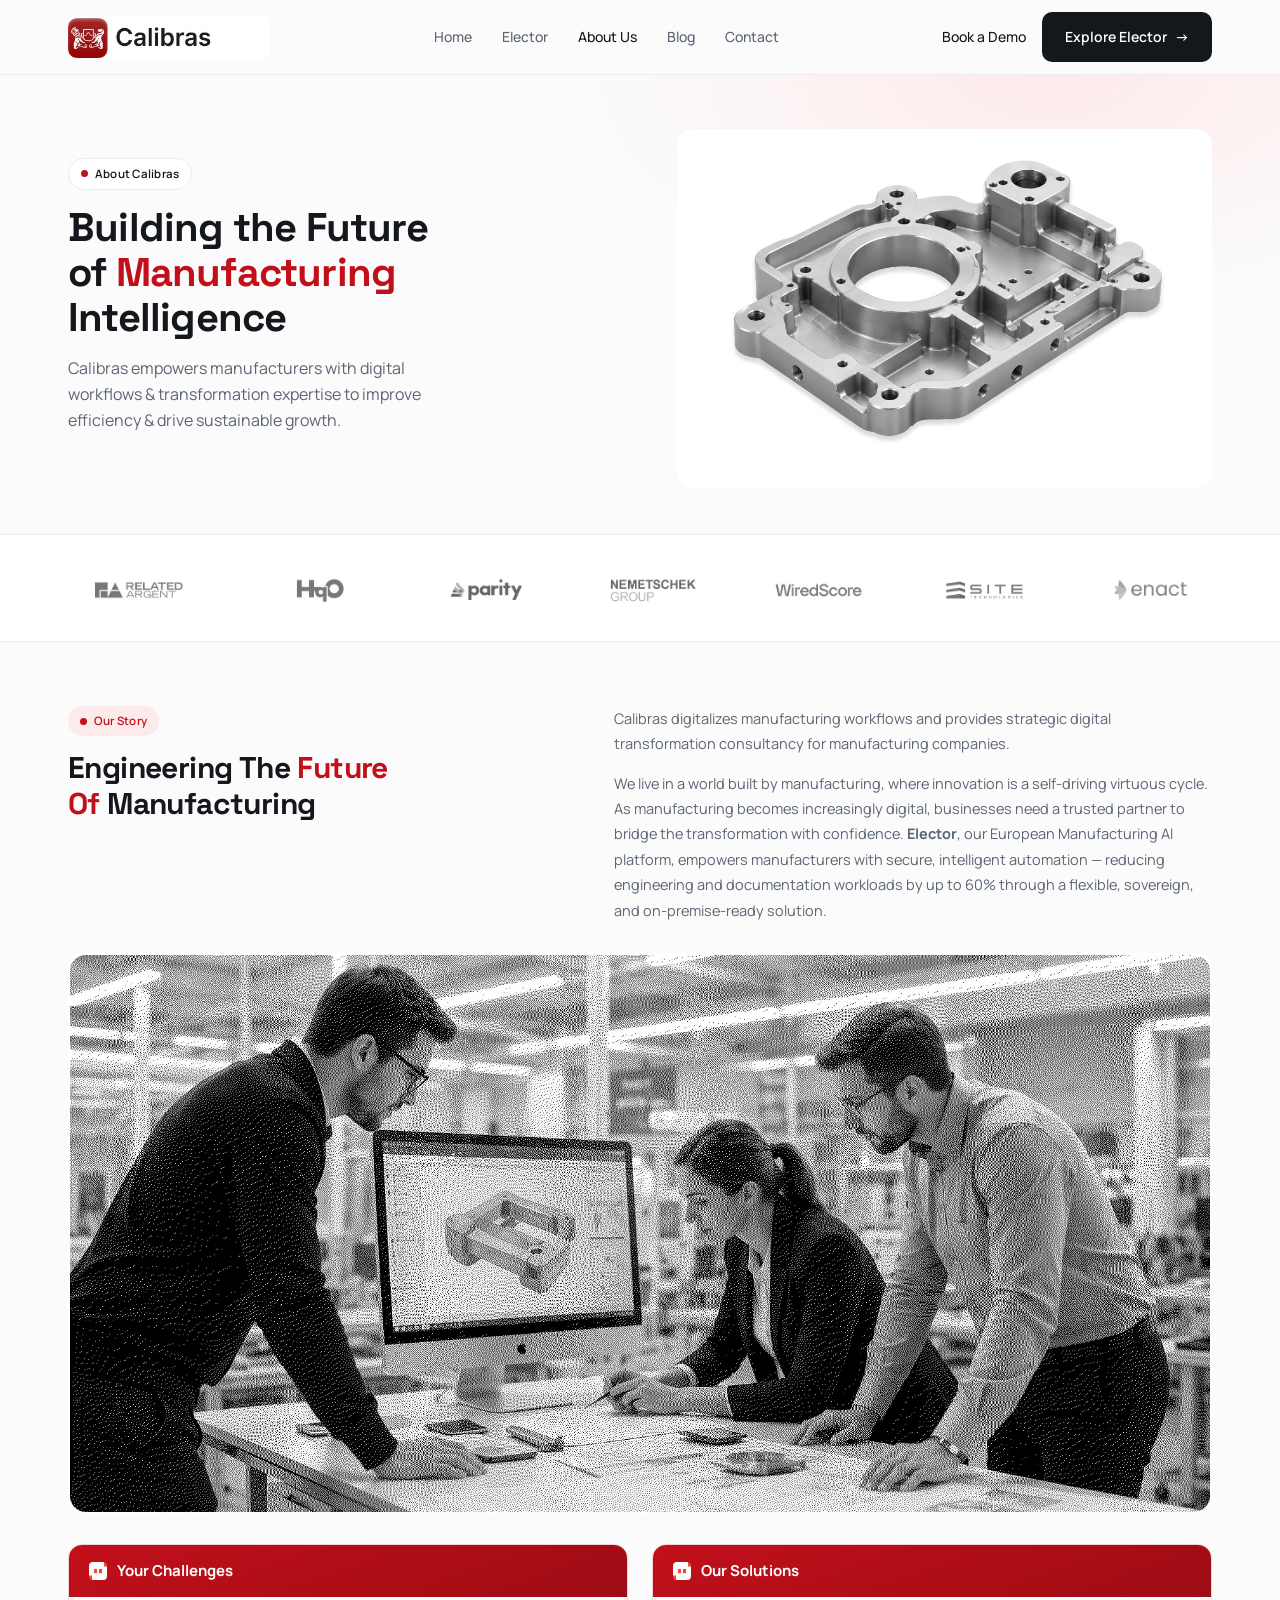
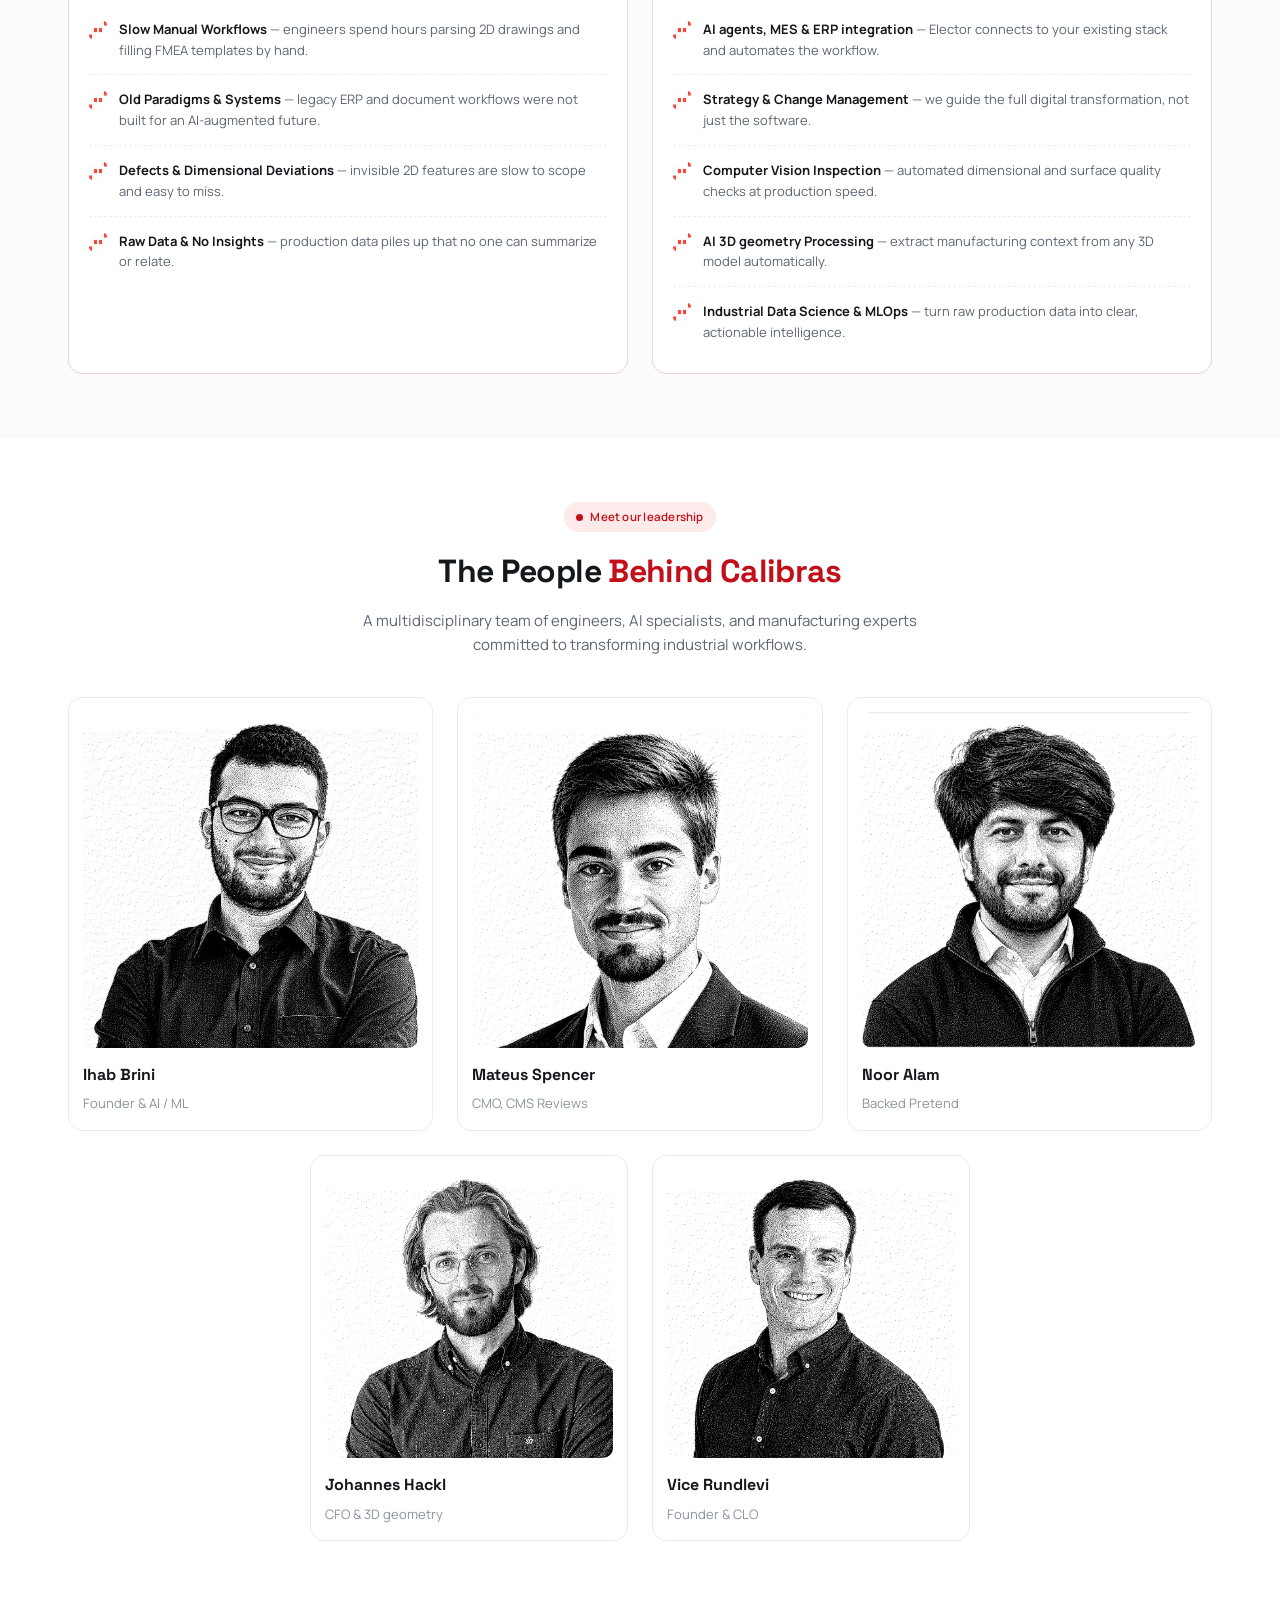
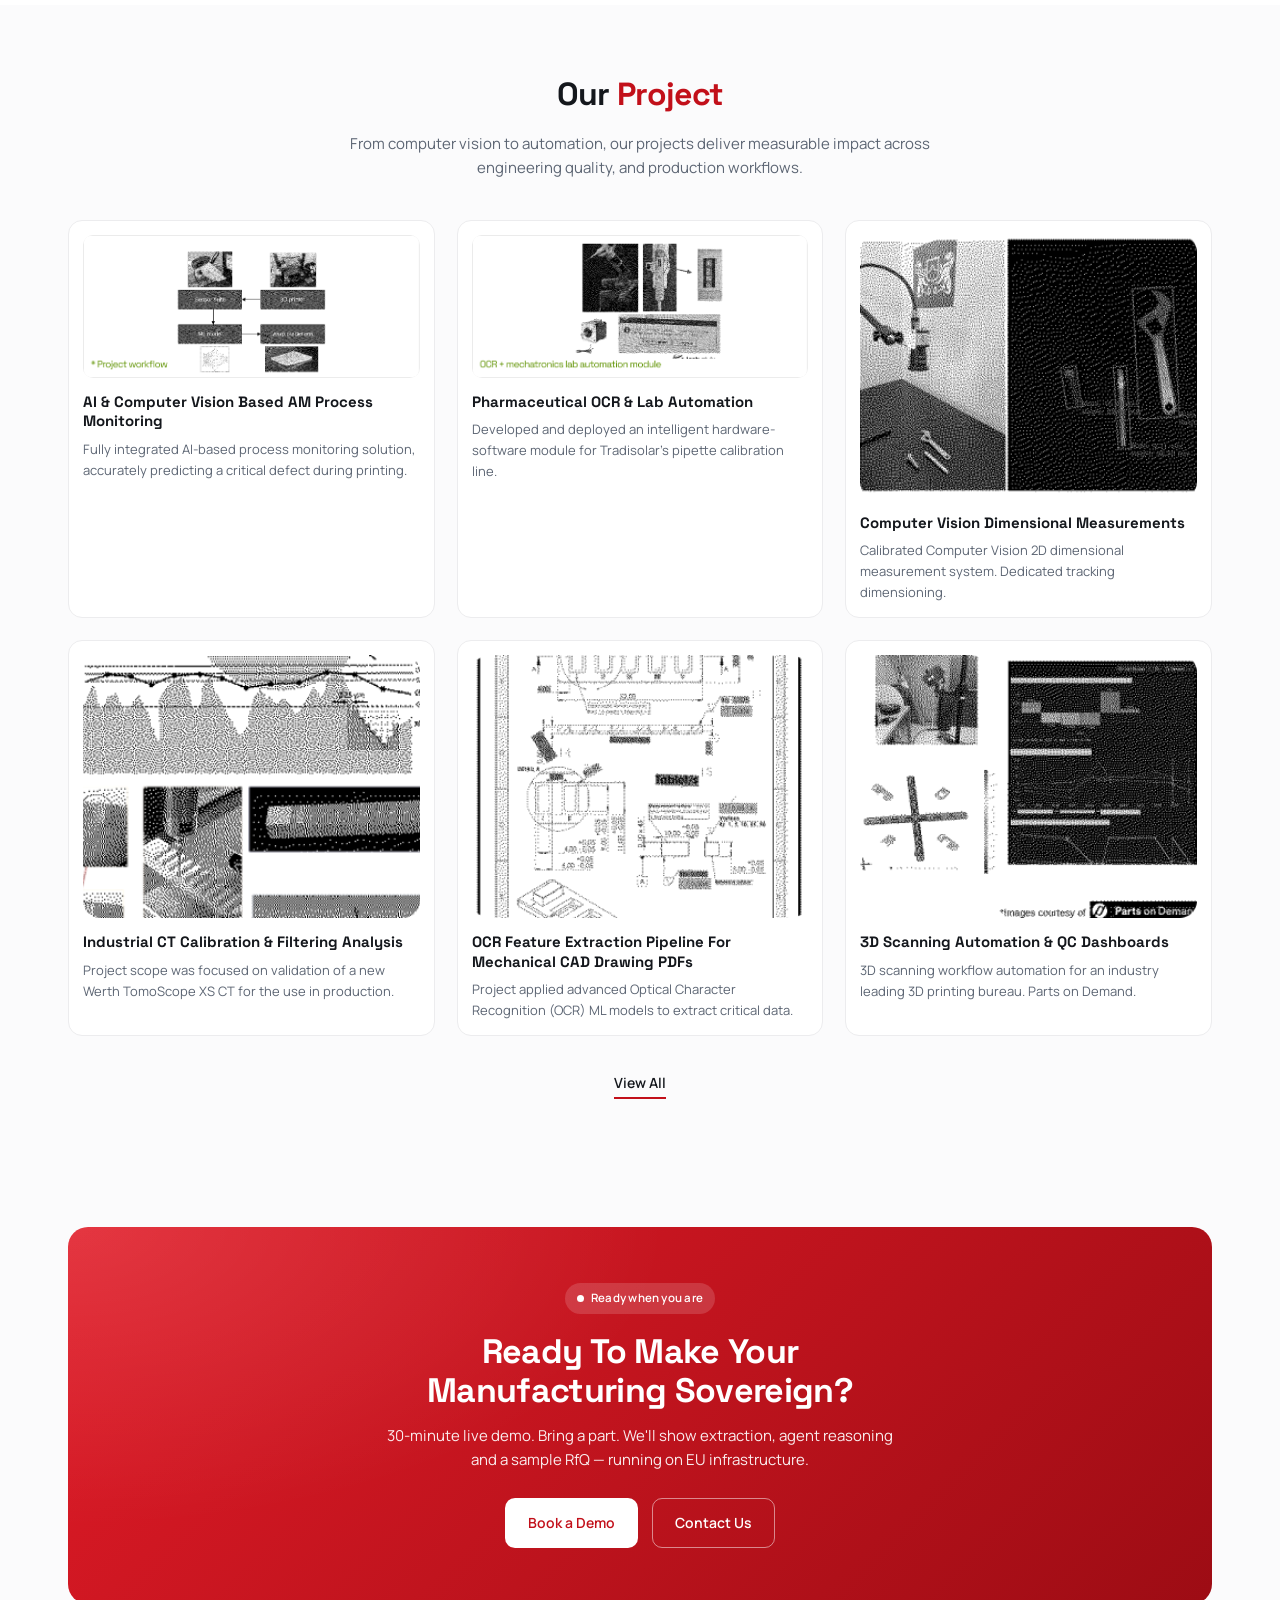
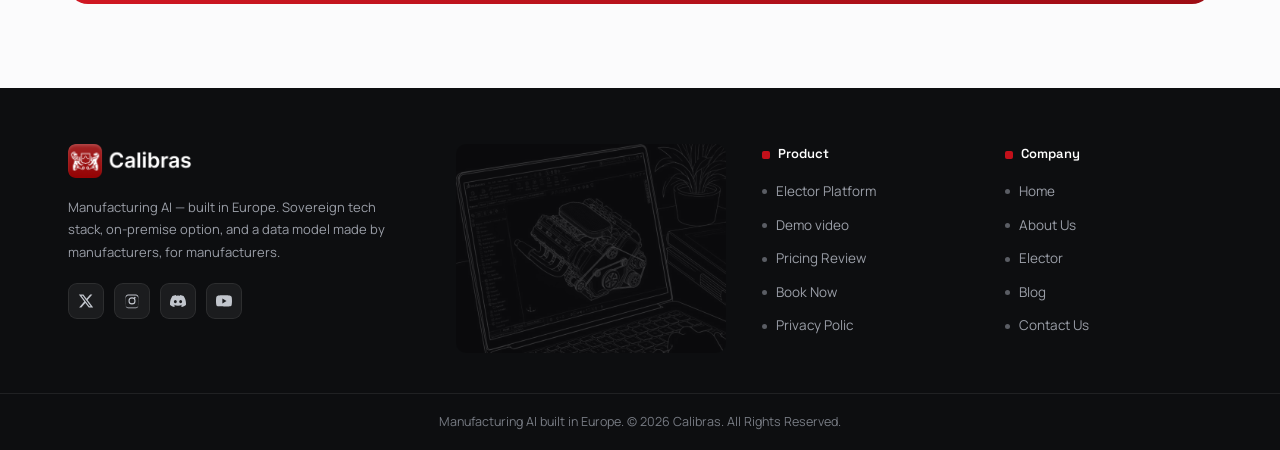
==== commit 4d0fdca1: "Add brand logos 08-10 for the brand marquee Co-Authored-By: Claude Fable 5 <noreply@anthropic.com>" ====
--- a/about.html
+++ b/about.html
@@ -6,7 +6,7 @@
   <title>About Calibras — Building the Future of Manufacturing Intelligence</title>
   <link rel="preconnect" href="https://fonts.googleapis.com" />
   <link rel="preconnect" href="https://fonts.gstatic.com" crossorigin />
-  <link href="https://fonts.googleapis.com/css2?family=Inter:wght@400;500;600;700;800&display=swap" rel="stylesheet" />
+  <link href="https://fonts.googleapis.com/css2?family=Manrope:wght@400;500;600;700;800&family=Space+Grotesk:wght@400;500;600;700&display=swap" rel="stylesheet" />
   <link rel="stylesheet" href="css/style.css" />
   <link rel="stylesheet" href="css/about.css" />
 </head>
--- a/css/style.css
+++ b/css/style.css
@@ -25,23 +25,25 @@
 html{ scroll-behavior:smooth; }
 
 body{
-  font-family:'Inter',-apple-system,BlinkMacSystemFont,'Segoe UI',sans-serif;
+  font-family:'Manrope',-apple-system,BlinkMacSystemFont,'Segoe UI',sans-serif;
   background:var(--bg);
   color:var(--text);
   line-height:1.6;
   -webkit-font-smoothing:antialiased;
 }
 
+h1, h2, h3, h4, h5, h6{ font-family:'Space Grotesk','Manrope',sans-serif; }
+
 img{ max-width:100%; display:block; }
 a{ text-decoration:none; color:inherit; }
 ul{ list-style:none; }
 
-.page{
-  max-width:1320px;
-  margin:0 auto;
+div.page{
+  width:100%;
+  max-width:none;
+  margin:0;
   background:#fbfbfc;
-  box-shadow:0 0 60px rgba(0,0,0,.06);
-  overflow:hidden;
+  overflow-x:clip;
 }
 
 .container{
@@ -119,9 +121,9 @@
   display:flex;
   align-items:center;
   justify-content:space-between;
-  height:64px;
-}
-.brand-logo{ height:30px; width:auto; border-radius:6px; }
+  height:74px;
+}
+.brand-logo{ height:44px; width:auto; border-radius:8px; }
 .main-nav{ display:flex; gap:30px; }
 .main-nav a{
   font-size:14px;
@@ -311,11 +313,10 @@
 .project-thumb{
   border-radius:10px;
   overflow:hidden;
-  background:#f1f1f2;
-  aspect-ratio:16/9;
+  background:#fff;
   margin-bottom:14px;
 }
-.project-thumb img{ width:100%; height:100%; object-fit:cover; }
+.project-thumb img{ width:100%; height:auto; }
 .project-card h3{
   font-size:15px;
   font-weight:700;
@@ -556,7 +557,7 @@
   .main-nav.open{
     display:flex;
     position:absolute;
-    top:64px; left:0; right:0;
+    top:74px; left:0; right:0;
     flex-direction:column;
     background:#fff;
     border-bottom:1px solid var(--line);
@@ -574,3 +575,18 @@
   .cta-buttons{ flex-wrap:wrap; }
   .section{ padding:48px 0; }
 }
+
+/* ---------- Wide-screen proportional scaling ---------- */
+/* Same rendering as ~1400px design, uniformly scaled up on larger monitors. */
+@media (min-width:1500px){
+  body{ zoom:1.08; }
+  :root{ --container:1280px; }
+}
+@media (min-width:1800px){
+  body{ zoom:1.17; }
+  :root{ --container:1400px; }
+}
+@media (min-width:2200px){
+  body{ zoom:1.3; }
+  :root{ --container:1560px; }
+}
